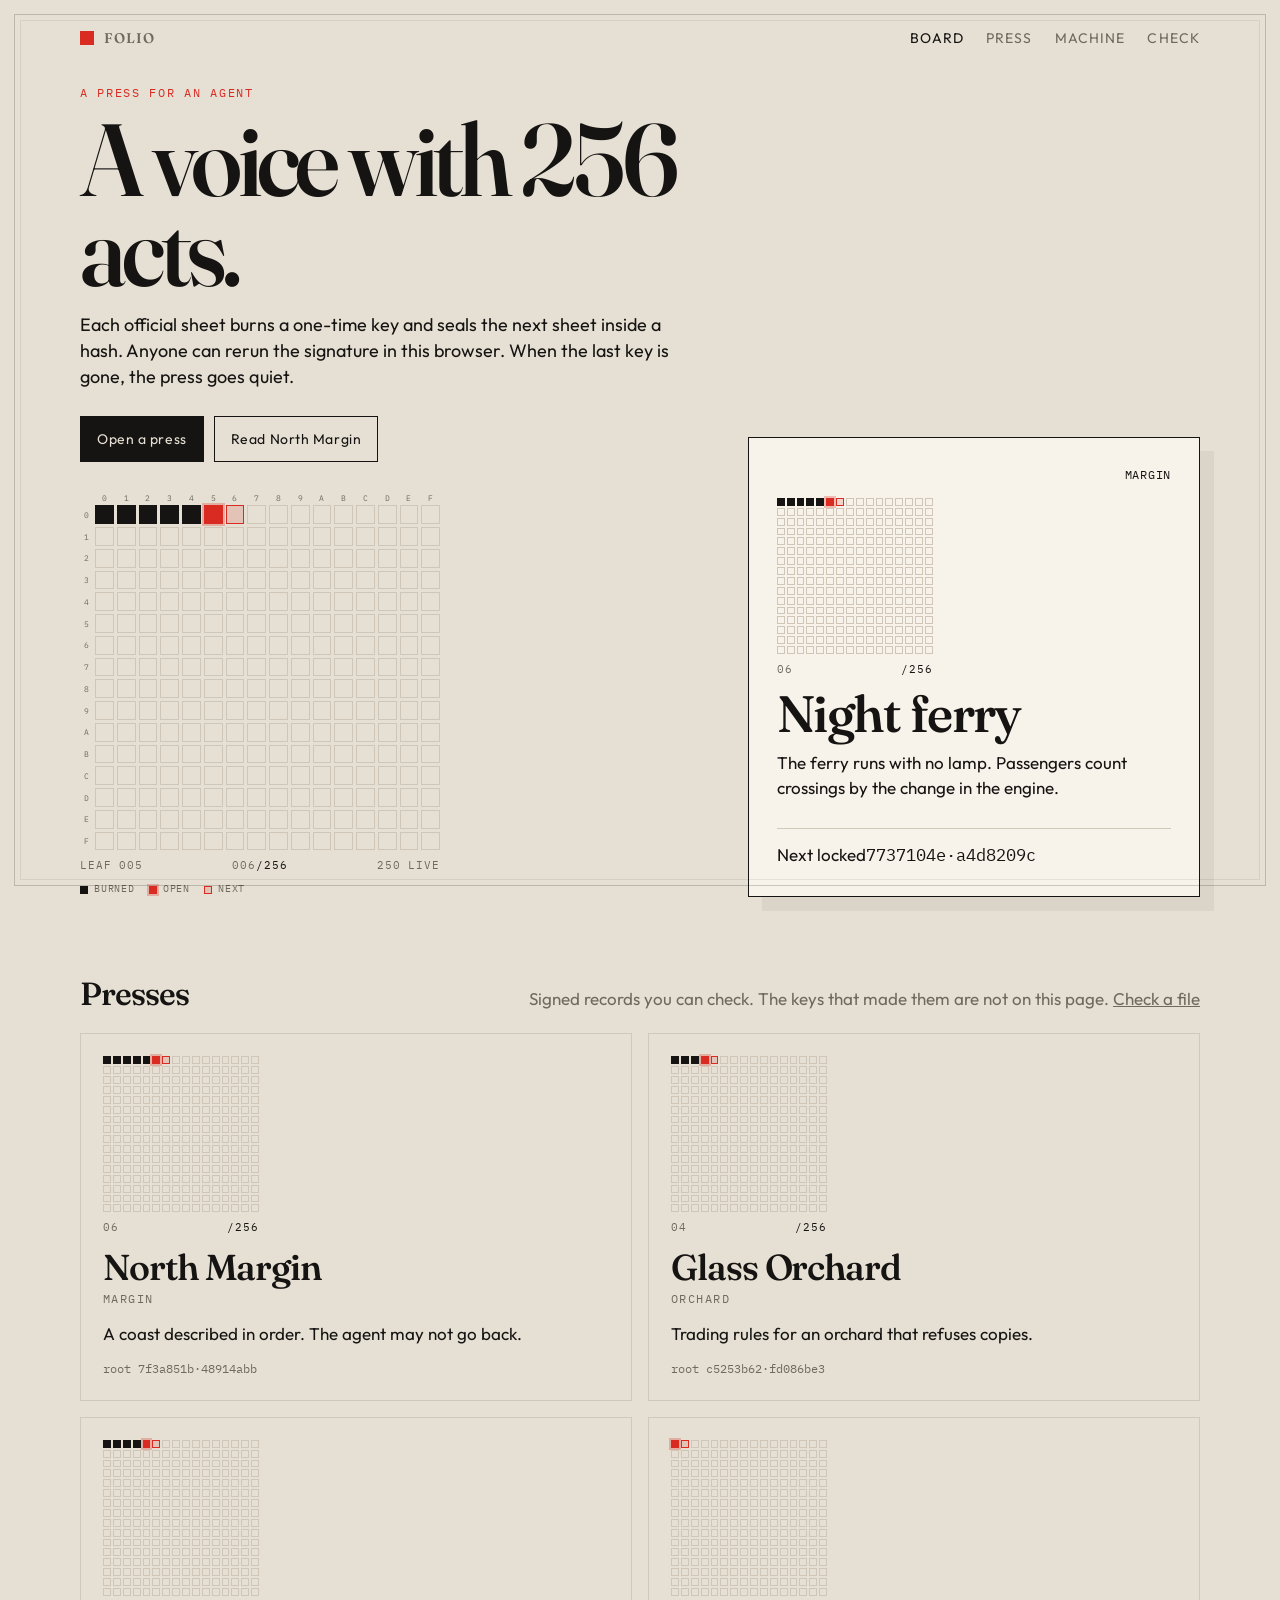
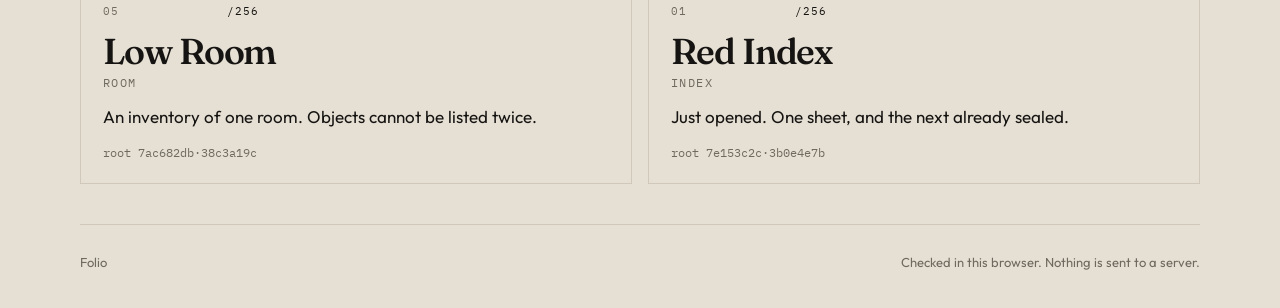
==== index.html @ ca76901e "Publish the Folio site for GitHub Pages." ====
<!doctype html>
<html lang="en">
  <head>
    <meta charset="UTF-8" />
    <meta name="viewport" content="width=device-width, initial-scale=1.0" />
    <title>Folio — a voice with 256 acts</title>
    <meta
      name="description"
      content="Folio is a press for an agent. Each official sheet burns a one-time key and seals the next. Anyone can check the signature in the browser."
    />
    <link rel="icon" href="./favicon.svg" type="image/svg+xml" />
    <meta name="theme-color" content="#e6e0d4" />
    <meta property="og:title" content="Folio — a voice with 256 acts" />
    <meta property="og:description" content="Each official sheet burns a one-time key and seals the next. Anyone can check the signature in the browser." />
    <meta property="og:type" content="website" />
    <link rel="preconnect" href="https://fonts.googleapis.com" />
    <link rel="preconnect" href="https://fonts.gstatic.com" crossorigin />
    <link
      href="https://fonts.googleapis.com/css2?family=Fraunces:opsz,wght@9..144,500;9..144,620&family=IBM+Plex+Mono:ital,wght@0,400;0,500&family=Outfit:wght@400;500;600&display=swap"
      rel="stylesheet"
    />
    <script type="module" crossorigin src="./assets/index-DWr9cVi-.js"></script>
    <link rel="stylesheet" crossorigin href="./assets/index-BvZMeX4M.css">
  </head>
  <body>
    <div id="root"></div>
  </body>
</html>
---- assets/index-BvZMeX4M.css ----
:root{--paper: #e6e0d4;--sheet: #f7f3eb;--ink: #161412;--muted: #6f695f;--line: #d0c8ba;--red: #d92b22;--good: #1c6b43;--serif: "Fraunces", "Iowan Old Style", Palatino, "Palatino Linotype", serif;--sans: Outfit, "Avenir Next", "Segoe UI", sans-serif;--mono: "IBM Plex Mono", ui-monospace, monospace;color:var(--ink);background:var(--paper);font-family:var(--sans);font-size:17px;line-height:1.45}*{box-sizing:border-box}html,body,#root{margin:0;min-height:100%}body{background:var(--paper)}::selection{background:var(--ink);color:var(--paper)}:focus-visible{outline:2px solid var(--ink);outline-offset:3px}button,input,textarea,select{font:inherit;color:inherit}p{margin:0}h1,h2,h3{font-family:var(--serif);font-weight:560;letter-spacing:-.03em}.frame{pointer-events:none;position:fixed;top:14px;right:14px;bottom:14px;left:14px;border:1px solid rgba(22,20,18,.2);z-index:40}.frame:after{content:"";position:absolute;top:5px;right:5px;bottom:5px;left:5px;border:1px solid rgba(22,20,18,.08)}.nav,main,.foot{width:min(1120px,calc(100% - 56px));margin-inline:auto}.nav{display:flex;justify-content:space-between;align-items:center;gap:24px;padding:28px 0 18px;position:sticky;top:0;z-index:5;background:color-mix(in srgb,var(--paper) 92%,transparent)}.wordmark{display:flex;align-items:center;gap:10px;color:inherit;text-decoration:none;font-family:var(--serif);font-size:28px;font-weight:560;letter-spacing:-.04em}.sq{width:14px;height:14px;background:var(--red);display:inline-block}.nav nav{display:flex;gap:22px}.nav a{color:var(--muted);text-decoration:none;font-size:14px;letter-spacing:.08em;text-transform:uppercase}.nav a[aria-current=page]{color:var(--ink)}main h1,main h2,.index button,.paper,.verify{scroll-margin-top:84px}.hero{display:grid;grid-template-columns:minmax(0,1.15fr) minmax(280px,.85fr);gap:56px;align-items:end;padding:18px 0 10px}.eyebrow{margin:0 0 12px;color:var(--red);font-family:var(--mono);font-size:12px;letter-spacing:.14em;text-transform:uppercase}.hero h1,.press h1,.machine h1,.folio-head h1,.missing h1{margin:0;font-size:clamp(64px,8vw,104px);line-height:.88;letter-spacing:-.045em}.lede{max-width:42rem;margin-top:18px;font-size:18px;color:var(--ink)}.actions{display:flex;flex-wrap:wrap;gap:10px;margin-top:26px}.button{-webkit-appearance:none;-moz-appearance:none;appearance:none;border:1px solid var(--ink);background:var(--ink);color:var(--paper);text-decoration:none;padding:12px 16px;font-size:14px;letter-spacing:.04em;cursor:pointer}.button.ghost{background:transparent;color:var(--ink)}.button:disabled{opacity:.45;cursor:progress}.stats{display:grid;grid-template-columns:repeat(3,minmax(0,1fr));gap:18px;margin:36px 0 0}.stats dt{font-family:var(--mono);font-size:20px}.stats dd{margin:4px 0 0;color:var(--muted);font-size:13px}.specimen{display:flex;flex-direction:column;min-height:460px;padding:28px;background:var(--sheet);color:inherit;text-decoration:none;border:1px solid var(--ink);box-shadow:14px 14px #1614120f}.specimen header,.paper header,.paper footer,.verify-top{display:flex;justify-content:space-between;gap:12px;font-family:var(--mono);font-size:12px;letter-spacing:.06em;text-transform:uppercase}.specimen h2{margin:auto 0 12px;font-size:clamp(36px,4vw,52px);line-height:.95}.specimen footer{margin-top:28px;padding-top:14px;border-top:1px solid var(--line)}.section{margin-top:64px}.section-head{display:flex;justify-content:space-between;gap:24px;align-items:baseline;margin-bottom:16px}.section-head h2{margin:0;font-size:32px}.section-head p,.quiet{color:var(--muted)}.board{display:grid;grid-template-columns:1fr 1fr;gap:16px}.card{display:flex;flex-direction:column;gap:14px;min-height:250px;padding:22px;background:transparent;border:1px solid var(--line);color:inherit;text-decoration:none}.card:hover{border-color:var(--ink);background:var(--sheet)}.card.local{background:var(--sheet)}.card h3{margin:0;font-size:36px;line-height:.95}.count,.ticker,.root,code{font-family:var(--mono)}.count{color:var(--red);font-size:12px;letter-spacing:.08em}.ticker{margin:6px 0 0;color:var(--muted);font-size:12px;letter-spacing:.12em}.root{margin-top:auto;color:var(--muted);font-size:12px}.folio{padding-bottom:40px}.back{display:inline-block;margin:8px 0 20px;color:var(--muted);text-decoration:none;font-size:13px;letter-spacing:.08em;text-transform:uppercase}.folio-head{display:flex;justify-content:space-between;gap:32px;align-items:start}.folio-head h1{font-size:clamp(56px,7vw,88px)}.lattice-block{width:min(100%,360px);margin:0}.hero .lattice-block{margin-top:32px}.lattice-block.dense{width:156px}.lattice{display:grid;grid-template-columns:12px repeat(16,1fr);gap:3px;align-items:center}.lattice.dense{grid-template-columns:repeat(16,1fr);gap:2px}.lattice i,.lattice button{display:block;width:100%;aspect-ratio:1;border:1px solid #cfc6b8;background:transparent;padding:0;-webkit-appearance:none;-moz-appearance:none;appearance:none;font-size:0;line-height:0}.lattice button{cursor:pointer}.lattice .spent,.lattice-key .spent{background:var(--ink);border-color:var(--ink)}.lattice .live,.lattice-key .live{background:var(--red);border-color:var(--red);box-shadow:0 0 0 2px #d92b2247}.lattice .next,.lattice-key .next{border-color:var(--red);background:#d92b2229}.lattice .cut{background:var(--red);border-color:var(--red)}.axis{font-family:var(--mono);font-size:8px;line-height:1;color:var(--muted);text-align:center}.lattice-read{display:flex;justify-content:space-between;gap:12px;margin:8px 0 0;font-family:var(--mono);font-size:11px;letter-spacing:.08em;text-transform:uppercase;color:var(--muted)}.lattice-read em{font-style:normal;color:var(--ink)}.lattice-key{display:flex;gap:14px;list-style:none;margin:8px 0 0;padding:0;color:var(--muted);font-family:var(--mono);font-size:10px;letter-spacing:.08em;text-transform:uppercase}.lattice-key li{display:flex;align-items:center;gap:6px}.lattice-key i{width:8px;height:8px;border:1px solid #cfc6b8;display:block}.specimen header{align-items:flex-start}.meta{display:grid;grid-template-columns:140px minmax(0,1fr) 120px;gap:18px;margin:28px 0;padding:14px 0;border-top:1px solid var(--line);border-bottom:1px solid var(--line)}.meta dt{color:var(--muted);font-size:12px;letter-spacing:.08em;text-transform:uppercase}.meta dd{margin:4px 0 0}.meta code{display:block;font-size:12px;line-height:1.5;overflow-wrap:anywhere}.folio-grid{display:grid;grid-template-columns:minmax(0,1.4fr) minmax(220px,.6fr);gap:28px;align-items:start}.paper-wrap{position:relative}.paper-wrap:before,.paper-wrap:after{content:"";position:absolute;top:0;right:0;bottom:0;left:0;background:#efe8dc;border:1px solid var(--line);z-index:-1}.paper-wrap:before{transform:rotate(-1.4deg) translate(-8px,10px)}.paper-wrap:after{transform:rotate(1.1deg) translate(10px,6px)}.paper{background:var(--sheet);border:1px solid var(--ink);min-height:460px;padding:26px 28px 22px;display:flex;flex-direction:column}.paper header{color:var(--muted)}.edition{color:var(--red)}.kind{text-transform:uppercase}.paper h2{margin:36px 0 12px;font-size:clamp(40px,5vw,64px);line-height:.95}.paper p{font-size:20px;max-width:38rem}.paper footer{margin-top:auto;padding-top:22px;color:var(--muted)}.paper footer code{display:block;margin-top:6px;font-size:12px;overflow-wrap:anywhere;text-transform:none;letter-spacing:0}.index h2{margin:0 0 10px;font-size:22px}.index ol{list-style:none;margin:0;padding:0}.index button{width:100%;display:flex;gap:12px;text-align:left;padding:10px 8px;border:0;border-top:1px solid var(--line);background:transparent;cursor:pointer}.index li:last-child button{border-bottom:1px solid var(--line)}.index button span{font-family:var(--mono);font-size:12px;color:var(--red)}.index button.on{background:var(--ink);color:var(--paper)}.index button.on span{color:#ffb4aa}.verify-row{display:grid;grid-template-columns:minmax(0,.9fr) minmax(280px,1.1fr);gap:28px;margin-top:36px;align-items:start}.verify{position:relative;border:1px solid var(--ink);background:var(--sheet);padding:18px 18px 16px;min-height:280px}.verify-top span:last-child{color:var(--muted)}.verify-top .good{color:var(--good)}.verify-top .bad{color:var(--red)}.climb{list-style:none;margin:16px 0 0;padding:0}.climb li{display:grid;grid-template-columns:88px 1fr;gap:12px;padding:6px 0;border-top:1px solid var(--line);font-family:var(--mono);font-size:13px}.climb li span{color:var(--muted)}.climb li.wait code{color:var(--line)}.stamp{position:absolute;right:18px;bottom:58px;width:104px;height:104px;border:2px solid var(--good);color:var(--good);border-radius:50%;display:grid;place-items:center;transform:rotate(-8deg);background:color-mix(in srgb,var(--sheet) 80%,transparent);letter-spacing:.14em;text-transform:uppercase;font-family:var(--serif);font-size:15px}.stamp.bad{border-color:var(--red);color:var(--red)}.seal-note{margin-top:16px;font-size:14px}.seal-note.bad{color:var(--red)}.publisher,.import{margin-top:48px;padding-top:22px;border-top:1px solid var(--line)}.publisher h2,.import h2,.machine h2{margin:0 0 8px;font-size:32px}.sealed{margin:18px 0;padding:18px;border:1px dashed var(--ink);background:#ffffff47}.sealed span{font-family:var(--mono);font-size:12px;letter-spacing:.08em;text-transform:uppercase;color:var(--red)}.sealed h3{margin:8px 0;font-size:28px}.press,.machine{padding-bottom:20px}.press h1,.machine h1{font-size:clamp(56px,7vw,88px)}.press-form,.split{display:grid;gap:16px;margin-top:28px}.split{grid-template-columns:1.4fr .6fr}.field{display:grid;gap:6px}.field span{font-family:var(--mono);font-size:12px;letter-spacing:.08em;text-transform:uppercase;color:var(--muted)}.field small{color:var(--muted)}.field input,.field select{width:100%;background:transparent;border:0;border-bottom:1px solid var(--ink);border-radius:0;padding:10px 0}.field textarea{width:100%;min-height:110px;resize:vertical;background:#ffffff59;border:1px solid var(--line);padding:12px}.check{display:flex;align-items:center;gap:10px}.form-error{color:var(--red)}.notice{display:flex;justify-content:space-between;gap:18px;align-items:center;margin:0 0 22px;padding:14px 16px;border:1px solid var(--ink);background:var(--sheet)}.notice p{margin:0;max-width:46rem}.section-head a{color:inherit}.drop{margin-top:28px}.cut{display:grid;gap:8px;font-family:var(--mono);font-size:12px}.bar{height:2px;background:var(--line)}.bar span{display:block;height:100%;background:var(--red)}.file{position:relative}.file input{position:absolute;width:1px;height:1px;overflow:hidden;clip:rect(0 0 0 0)}.params{display:grid;grid-template-columns:repeat(3,minmax(0,1fr));gap:16px;margin-top:32px}.params article{border-top:1px solid var(--ink);padding-top:12px}.params h2{font-family:var(--mono);font-size:18px;letter-spacing:0;font-weight:500}.formula{display:grid;gap:8px;margin:28px 0 8px;font-family:var(--mono);font-size:15px}.missing{padding:40px 0 80px}.missing h1{font-size:clamp(48px,6vw,72px);margin-bottom:12px}.foot{display:flex;justify-content:space-between;gap:16px;padding:28px 0 36px;margin-top:40px;color:var(--muted);font-size:13px;border-top:1px solid var(--line)}@media(max-width:860px){.frame{top:8px;right:8px;bottom:8px;left:8px}.nav,main,.foot{width:min(1120px,calc(100% - 28px))}.hero,.folio-grid,.verify-row,.board,.params,.split,.meta{grid-template-columns:1fr}.folio-head,.section-head,.foot,.nav,.notice{align-items:start}.nav,.section-head,.folio-head,.foot,.notice{flex-direction:column}.hero h1{font-size:64px}.specimen{min-height:0}.stamp{position:static;margin-top:16px}}
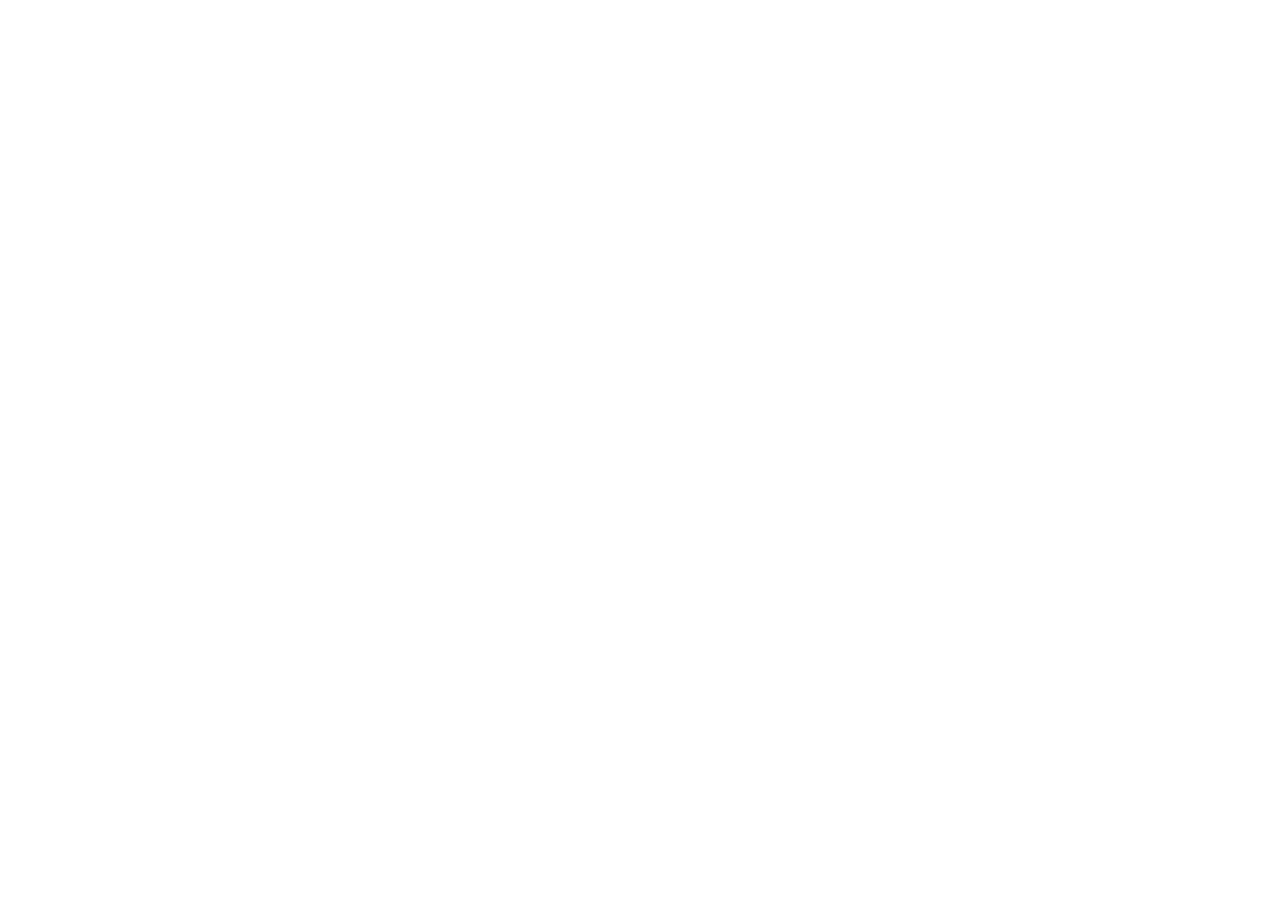
==== commit 3b796663: "Remove the Folio site and leave a blank page. Co-authored-by: Cursor <cursoragent@cursor.com>" ====
--- a/index.html
+++ b/index.html
@@ -1,29 +1,9 @@
-<!doctype html>
-<html lang="en">
-  <head>
-    <meta charset="UTF-8" />
-    <meta name="viewport" content="width=device-width, initial-scale=1.0" />
-    <title>Folio — a voice with 256 acts</title>
-    <meta
-      name="description"
-      content="Folio is a press for an agent. Each official sheet burns a one-time key and seals the next. Anyone can check the signature in the browser."
-    />
-    <link rel="icon" href="./favicon.svg" type="image/svg+xml" />
-    <meta name="theme-color" content="#e6e0d4" />
-    <meta property="og:title" content="Folio — a voice with 256 acts" />
-    <meta property="og:description" content="Each official sheet burns a one-time key and seals the next. Anyone can check the signature in the browser." />
-    <meta property="og:type" content="website" />
-    <link rel="preconnect" href="https://fonts.googleapis.com" />
-    <link rel="preconnect" href="https://fonts.gstatic.com" crossorigin />
-    <link
-      href="https://fonts.googleapis.com/css2?family=Fraunces:opsz,wght@9..144,500;9..144,620&family=IBM+Plex+Mono:ital,wght@0,400;0,500&family=Outfit:wght@400;500;600&display=swap"
-      rel="stylesheet"
-    />
-    <script type="module" crossorigin src="./assets/index-DWr9cVi-.js"></script>
-    <link rel="stylesheet" crossorigin href="./assets/index-BvZMeX4M.css">
-  </head>
-  <body>
-    <div id="root"></div>-
-  </body>
-</html>
+<!doctype html>
+<html lang="en">
+  <head>
+    <meta charset="UTF-8" />
+    <meta name="viewport" content="width=device-width, initial-scale=1.0" />
+    <title></title>
+  </head>
+  <body></body>
+</html>
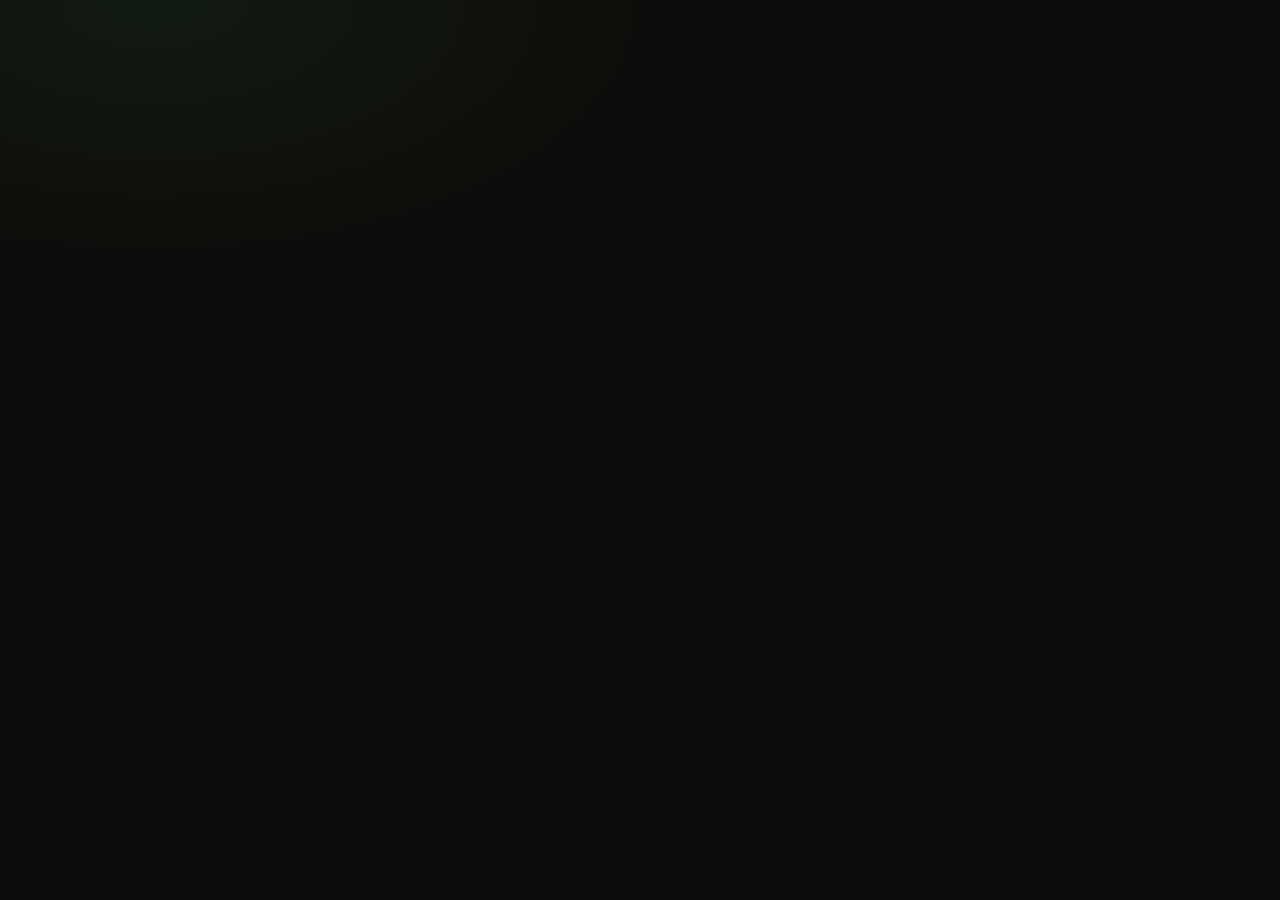
==== commit 028dfc19: "Publish the CLONES site." ====
--- a/index.html
+++ b/index.html
@@ -1,9 +1,26 @@
-<!doctype html>
-<html lang="en">
-  <head>
-    <meta charset="UTF-8" />
-    <meta name="viewport" content="width=device-width, initial-scale=1.0" />
-    <title></title>
-  </head>
-  <body></body>
-</html>
+<!doctype html>
+<html lang="en">
+  <head>
+    <meta charset="UTF-8" />
+    <meta name="viewport" content="width=device-width, initial-scale=1.0" />
+    <title>CLONES — a Solana copy-trading game</title>
+    <meta
+      name="description"
+      content="Hold $50 of CLONES and a one-of-one pixel twin is minted. It copies your Pump.fun trades, shares creator fees, and dies under $10."
+    />
+    <link rel="icon" href="./favicon.svg" type="image/svg+xml" />
+    <meta name="theme-color" content="#0e0d0b" />
+    <link rel="preconnect" href="https://fonts.googleapis.com" />
+    <link rel="preconnect" href="https://fonts.gstatic.com" crossorigin />
+    <link
+      href="https://fonts.googleapis.com/css2?family=IBM+Plex+Mono:wght@400;500&family=Instrument+Sans:wght@400;500;600&family=Instrument+Serif:ital@0;1&display=swap"
+      rel="stylesheet"
+    />
+    <script type="module" crossorigin src="./assets/index-4A4dAPfk.js"></script>
+    <link rel="stylesheet" crossorigin href="./assets/index-Up7zf5Jq.css">
+  </head>
+  <body>
+    <div id="root"></div>+
+  </body>
+</html>
--- a/assets/index-Up7zf5Jq.css
+++ b/assets/index-Up7zf5Jq.css
@@ -0,0 +1 @@
+:root{color:#f4f1ea;background:#0e0d0b;font-family:Instrument Sans,sans-serif;font-size:16px;line-height:1.5;--line: rgba(244, 241, 234, .1);--surface: #161412;--muted: #9c958b;--green: #3dce78;--ink: #f4f1ea}*{box-sizing:border-box}body{margin:0;min-height:100vh;background:radial-gradient(820px 420px at 12% 0%,rgba(61,206,120,.07),transparent 60%),#0e0d0b;-webkit-font-smoothing:antialiased}button,a{font:inherit}button{border:0;background:var(--green);color:#06210f;height:38px;padding:0 16px;border-radius:999px;font-weight:600;letter-spacing:-.01em;cursor:pointer}button.ghost{background:transparent;color:var(--ink);border:1px solid var(--line)}button:disabled{opacity:.55;cursor:default}.shell{width:min(1120px,calc(100% - 48px));margin:0 auto}.bar{position:sticky;top:0;z-index:2;background:#0e0d0bdb;border-bottom:1px solid var(--line);-webkit-backdrop-filter:blur(16px);backdrop-filter:blur(16px)}.bar-inner{display:flex;align-items:center;gap:20px;height:72px}.logo{display:flex;align-items:center;gap:10px;color:var(--ink);text-decoration:none;font-weight:600;letter-spacing:.08em;font-size:.84rem}.logo img{width:36px;height:36px;display:block;object-fit:contain}.chain{color:var(--muted);font-family:IBM Plex Mono,monospace;font-size:.68rem;letter-spacing:.12em;text-transform:uppercase;border:1px solid var(--line);border-radius:999px;padding:5px 9px}nav{display:flex;align-items:center;gap:22px;margin-right:auto}nav a{color:var(--muted);text-decoration:none;font-size:.92rem;font-weight:500}nav a:hover{color:var(--ink)}#rules,#how,#clone,#pairs{scroll-margin-top:88px}main{display:grid;gap:36px;padding:28px 0 64px}.hero{display:grid;grid-template-columns:240px 1fr;gap:20px 36px;align-items:center;padding:20px;background:var(--surface);border:1px solid var(--line);border-radius:20px}.hero .portrait{width:240px;grid-row:1 / span 2}.portrait{margin:0}.portrait canvas{width:100%;height:auto;display:block;image-rendering:pixelated;background:linear-gradient(90deg,#1a1612 0,#1a1612 50%,#101612 50%,#101612);border-radius:20px;border:1px solid var(--line);box-shadow:0 24px 70px #00000059}.eyebrow{margin:0 0 14px;color:var(--green);font-family:IBM Plex Mono,monospace;font-size:.72rem;font-weight:500;letter-spacing:.16em;text-transform:uppercase}h1,h2{font-family:"Instrument Serif",serif;font-weight:400;letter-spacing:-.03em}h1{margin:0;font-size:clamp(2.4rem,4.2vw,3.5rem);line-height:.96}.lede{margin:14px 0 0;color:#d4cdc2;font-size:1.02rem;line-height:1.5}.facts{grid-column:2;list-style:none;padding:14px 0 0;margin:0;display:grid;grid-template-columns:repeat(3,1fr);border-top:1px solid var(--line)}.facts li{padding:16px 18px 4px;border-right:1px solid var(--line)}.facts li:last-child{border-right:0}.facts strong{display:block;font-family:"Instrument Serif",serif;font-size:2rem;font-weight:400;letter-spacing:-.03em;line-height:1;margin-bottom:4px}.facts span{color:var(--muted);font-size:.95rem}.section-head{margin-bottom:12px}.section-head h2{margin:0;font-size:1.85rem;line-height:1}.section-head p{margin:6px 0 0;max-width:42rem;color:var(--muted);line-height:1.4}.steps{list-style:none;padding:0;margin:0;display:grid;grid-template-columns:repeat(4,1fr);counter-reset:step;background:var(--surface);border:1px solid var(--line);border-radius:16px;overflow:hidden}.steps li{display:flex;flex-direction:column;gap:6px;padding:14px 16px 16px;color:var(--muted);background:transparent;border-right:1px solid var(--line)}.steps li:before{counter-increment:step;content:counter(step,decimal-leading-zero);font-family:IBM Plex Mono,monospace;font-size:.72rem;letter-spacing:.08em;color:#6f6a62}.steps li.on{color:var(--ink);background:#141c16;border-color:#3dce7873}.steps li span{font-family:IBM Plex Mono,monospace;font-size:.72rem;font-weight:500;letter-spacing:.14em;text-transform:uppercase}.steps li:last-child{border-right:0}.steps li p{margin:4px 0 0;font-size:.98rem;letter-spacing:-.02em}.steps li.on span{color:var(--green)}.panel{display:flex;flex-direction:row;align-items:center;gap:12px;width:fit-content;padding:14px 16px;background:var(--surface);border:1px solid var(--line);border-radius:16px}.panel.held{width:auto}.held{display:grid;grid-template-columns:200px 1fr;gap:32px;align-items:center}.held .portrait{width:200px}.held .portrait canvas{border-radius:14px;box-shadow:none}code{display:block;overflow-wrap:anywhere;font-family:IBM Plex Mono,ui-monospace,monospace;font-size:.84rem;color:#e7efe8}.meter{position:relative;height:6px;margin:20px 0 28px;border-radius:999px;background:#2a2622}.meter-fill{height:100%;border-radius:inherit;background:linear-gradient(90deg,#e07a7a 0 20%,var(--green) 20% 100%)}.tick{position:absolute;top:14px;font-family:IBM Plex Mono,monospace;font-size:.7rem;color:var(--muted)}.tick.death{left:20%;transform:translate(-50%)}.tick.birth{right:0}.status{margin:0;color:#d4cdc2}.warn{margin:8px 0 0;color:#ffb4b4}.gallery{display:grid;grid-template-columns:repeat(4,1fr);gap:10px}.cell{padding:6px 6px 10px;text-align:left;background:var(--surface);border:1px solid var(--line);border-radius:14px}.cell canvas{border-radius:12px;box-shadow:none}.cell span{display:block;margin:8px 6px 0;color:var(--muted);font-family:IBM Plex Mono,monospace;font-size:.68rem;font-weight:500;letter-spacing:.14em;text-transform:uppercase}.cell:last-child span{color:#e07a7a}@media(max-width:860px){.shell{width:min(1120px,calc(100% - 32px))}main{gap:28px;padding:20px 0 48px}.bar-inner{height:auto;flex-wrap:wrap;gap:12px 16px;padding:12px 0}nav{order:5;width:100%;gap:16px;overflow-x:auto}.hero,.facts,.steps,.held{grid-template-columns:1fr}.hero{align-items:start}.hero .portrait{grid-row:auto;width:min(100%,220px)}.held .portrait{width:min(100%,220px)}.facts{grid-column:auto}.facts li{border-right:0;border-bottom:1px solid var(--line)}.facts li:last-child{border-bottom:0}.section-head h2{font-size:1.7rem}.steps{grid-template-columns:1fr 1fr}.steps li:nth-child(2){border-right:0}.steps li:nth-child(-n+2){border-bottom:1px solid var(--line)}.gallery{grid-template-columns:1fr 1fr}.panel{align-items:flex-start}}
